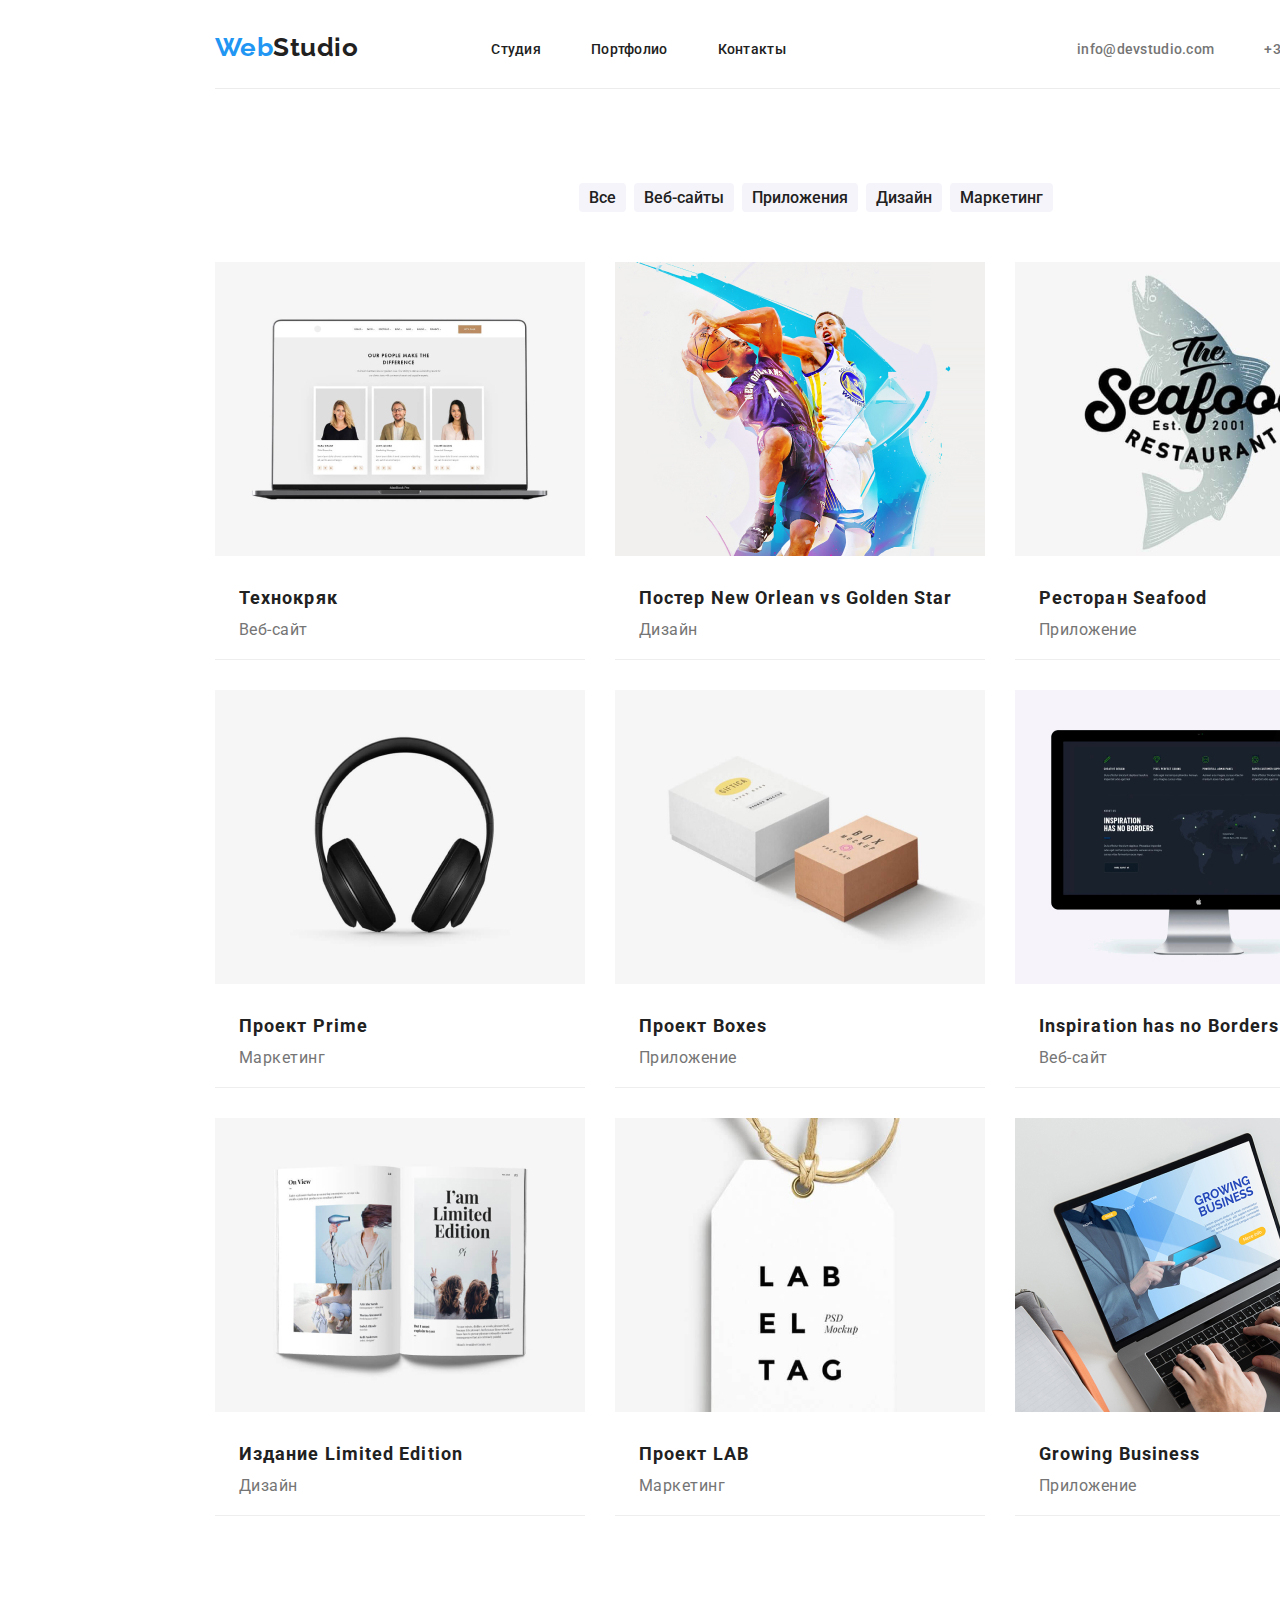
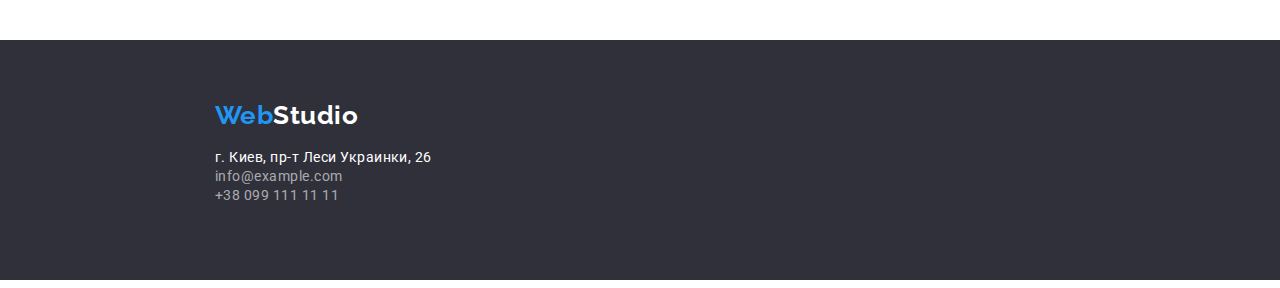
==== portfolio.html @ b17fcb98 "add flexbox" ====
<!DOCTYPE html>
<html lang="ru">
<head>
    <meta charset="UTF-8">
    <meta http-equiv="X-UA-Compatible" content="IE=edge">
    <meta name="viewport" content="width=device-width, initial-scale=1.0">
    <title>Портфолио</title>
    <link href="https://fonts.googleapis.com/css2?family=Raleway:wght@700&family=Roboto:wght@400;500;700;900&display=swap" rel="stylesheet">
    <link rel="stylesheet" href="./css/styles.css">
</head>
<body>
    <div class="container">
    <header class="header">
        <a class="logo" href="./index.html" lang="en"><span class="logo-header">Web</span><span class="second-logo-header">Studio</span></a>
        <nav>
            <ul class="site-nav">
                <li>
                    <a class="site-link" href="">Студия</a>
                </li>
                <li>
                    <a class="site-link" href="./portfolio.html">Портфолио</a>
                </li>
                <li>
                    <a class="site-link" href="">Контакты</a>
                </li>
            </ul>
        </nav>
        <ul class="auth-nav">
            <li class="item">
        <a class="contacts-header" href="mailto:info@devstudio.com">info@devstudio.com</a>
            </li>
            <li class="item">
        <a class="contacts-header" href="tel:+380961111111">+38 096 111 11 11</a>        
            </li>
    </ul>   
    </header>
    </div>
    <main>
            <section class="menu">
            <h1 hidden>Меню</h1>
            <ul class="menu-list">
                <li>
                    <button class="menu-button" type="button">Все</button>
                </li>
                <li>
                    <button class="menu-button" type="button">Веб-сайты</button>
                </li>
                <li>
                    <button class="menu-button"  type="button">Приложения</button>
                </li>
                <li>
                    <button class="menu-button"  type="button">Дизайн</button>
                </li>
                <li><button class="menu-button"  type="button">Маркетинг</button>
                </li>
            </ul>
        </section>
        <div class="container">
        <section class="projects">
            <h1 hidden>Портфолио</h1>
            <ul class="projects-list">
                <li class="projects-foto">
                    <a href=""> 
                        <img 
                        src="img/portfolio/portfolio1.jpg" 
                        alt="сайт на ноутбуке"
                        width="370"
                        />                        
                    </a>
                    <h2 class="projects-title">Технокряк</h2>
                    <p class="projects-filter">Веб-сайт</p>
                </li>
                <li class="projects-foto">
                    <a href=""> 
                        <img 
                        src="img/portfolio/portfolio2.jpg" 
                        alt="два баскетболиста играют в баскетбол"
                        width="370"
                        />                        
                    </a>
                    <h2 class="projects-title">Постер New Orlean vs Golden Star</h2>
                    <p class="projects-filter">Дизайн</p>
                </li>
                <li class="projects-foto">
                    <a href=""> 
                        <img 
                        src="img/portfolio/portfolio3.jpg" 
                        alt="логотип ресторана в виде рыбы с надписью"
                        width="370"
                        />                        
                    </a>
                    <h2 class="projects-title">Ресторан Seafood</h2>
                    <p class="projects-filter">Приложение</p>
                </li>
                <li class="projects-foto">
                    <a href=""> 
                        <img 
                        src="img/portfolio/portfolio4.jpg" 
                        alt="Черные наушники"
                        width="370"
                        />                        
                    </a>
                    <h2 class="projects-title">Проект Prime</h2>
                    <p class="projects-filter">Маркетинг</p>
                </li>
                <li class="projects-foto">
                    <a href=""> 
                        <img 
                        src="img/portfolio/portfolio5.jpg" 
                        alt="Две коробки. Одна коробка белая и вторая коробка бежевая"
                        width="370"
                        />                        
                    </a>
                    <h2 class="projects-title">Проект Boxes</h2>
                    <p class="projects-filter">Приложение</p>
                </li>
                <li class="projects-foto">
                    <a href=""> 
                        <img 
                        src="img/portfolio/portfolio6.jpg" 
                        alt="Монитор с темным экраном"
                        width="370"
                        />                        
                    </a>
                    <h2 class="projects-title">Inspiration has no Borders</h2>
                    <p class="projects-filter">Веб-сайт</p>
                </li>
                <li class="projects-foto">
                    <a href=""> 
                        <img 
                        src="img/portfolio/portfolio7.jpg" 
                        alt="разворот глянцевого журнала"
                        width="370"
                        />                        
                    </a>
                    <h2 class="projects-title">Издание Limited Edition</h2>
                    <p class="projects-filter">Дизайн</p>
                </li>
                <li class="projects-foto">
                    <a href=""> 
                        <img 
                        src="img/portfolio/portfolio8.jpg" 
                        alt="этикетка проекта LAB"
                        width="370"
                        />                        
                    </a>
                    <h2 class="projects-title">Проект LAB</h2>
                    <p class="projects-filter">Маркетинг</p>
                </li>
                <li class="projects-foto">
                    <a href=""> 
                        <img 
                        src="img/portfolio/portfolio9.jpg" 
                        alt="руки печатают на клавиатуре ноутбука"
                        width="370"
                        />                        
                    </a>
                    <h2 class="projects-title">Growing Business</h2>
                    <p class="projects-filter">Приложение</p>
                </li>

            </ul>
        </section>
    </div>
    </main>
    <footer class="footer">
        <a class="logo" href="./index.html" lang="en"><span class="logo-footer">Web</span><span class="second-logo-footer">Studio</span></a>
        <address>
            <ul class="footer-list">
                <li>
                    <a class="footer-adress" href="https://goo.gl/maps/wfTjj3yzRc8zub3m8"
                    target="_blank"
                    rel="noopener noreferrer"
                    >г. Киев, пр-т Леси Украинки, 26</a> 
                </li>
                <li>
                    <a class="footer-contacts" href="mailto:info@example.com">info@example.com</a> 
                </li>
                <li>
                    <a class="footer-contacts" href="tel:+380991111111">+38 099 111 11 11</a> 
                </li>
            </ul>
        </address>
    </footer>
</body>
</html>
---- css/styles.css ----
/* main color: #212121 */
/*second color: #757575  */
/* fon #F5F4FA */
/* white #FFFFFF */
/* accent #2196F3 */

:root {
    --title-color: #212121;
    --special-title-color:#FFFFFF;
    --primary-text-color: #757575;
    --accent-color: #2196F3;
    --primary-bgc: #FFFFFF;
    --secondary-bgc: #F5F4FA;
    --hero-bgc: #2F303A;
}

/*ГЛАВНАЯ*/

body {
    color: #2a2a2a;
    background-color: #fff;
    font-family: Roboto; sans-serif;
    letter-spacing: 0.03em;
    margin-right: auto;
    margin-left: auto;
    width: 1600px;
    

}
/* start header*/
.container {
    
    padding-left: 215px;
    padding-right: 215px;
    text-decoration: none;
    margin-top: 0px;
    margin-bottom: 0px;
    width: 1170px;
    
    

}

.header {
    display: flex;
    align-items: center;
    margin-top: 0px;
    border-bottom: 1px solid #ECECEC;



    
}
.logo {
    text-decoration: none;
    padding-top: 24px;
    padding-bottom: 25px;
    
}

.logo-header {
    color: var(--accent-color);
    font-family: Raleway; sans-serif;
    font-style: normal;
    font-weight: bold;
    font-size: 26px;
    line-height: 31px;
    text-decoration: none;
    
       
    
    }
.second-logo-header {
    font-family: Raleway; sans-serif;
    font-style: normal;
    font-weight: bold;
    font-size: 26px;
    line-height: 31px;
    text-decoration: none;
    color: var(--title-color);
    margin-right: 93px;
    
    
    
}
.about, .portfolio-list, .team-list, .footer, .footer-list, .site-nav, .auth-nav, .menu-list, .projects-list {
    list-style: none;
   
}

.site-nav{
    display: flex;
   
    
}
.site-nav li {
    margin-right: 50px;
}

.site-link{
    color: #212121;
    font-weight: 500;
    font-size: 14px;
    line-height: 1,14;
    letter-spacing: 0.02em;
    text-decoration: none;
   
}
.site-link:hover, .site-link:focus {
    color: var(--accent-color);
    text-decoration: none;
    display: block;
}

.contacts-header {
    color: #757575;
    font-weight: 500;
    font-size: 14px;
    line-height: 1,14;
    letter-spacing: 0.02em;
    margin: 0; 
    text-decoration: none;

      
}
.auth-nav {
    display: flex;
    margin-left: auto;
}
.auth-nav .item + .item {
    margin-left: 50px;
}
.contacts-header:hover, .contacts-header:focus {
    color: var(--accent-color);
}
/* end header*/
/* start hero*/
.hero {
    background-color: var(--hero-bgc);
    margin: 0px 0px;
    height: 600px;
    
}
.hero-title {
    color: var(--special-title-color);
    font-style: normal;
    font-weight: 900;
    font-size: 44px;
    line-height: 1,36;
    letter-spacing: 0.06em;
    text-transform: uppercase;
    text-align: center;
    margin: 0;
    padding: 200px 452px 0px 452px;

   }
.hero-button {
    color: var(--special-title-color);
    background-color: var(--accent-color);
    font-family: Roboto;
    font-style: normal;
    font-weight: bold;
    font-size: 16px;
    line-height: 1,87;
    letter-spacing: 0.06em;
    display: flex;
    align-items: center;
    text-align: center;
    background: #2196F3;
    border-radius: 4px;
    padding-left: 32px;
    padding-top: 10px;
    padding-right: 32px;
    padding-bottom: 10px;
    min-width: 200px;
    height: 50px;
    box-shadow: 0px 4px 4px rgba(0, 0, 0, 0.15);
    border: 4px solid transparent;
    margin-top: 30px;
    margin-left: 700px;
    margin-bottom: 200px;
    margin-right: 700px;
    

    
    
    
}

/* end hero*/
/* start  about*/
.about, .portfolio, .header {
    background-color: var(--primary-bgc);
    margin: 0;
    padding-left: 0px;
    
}
.about {
    display: flex;
}
.about-title{
    color: var(--title-color);
    font-weight: bold;
    font-size: 14px;
    line-height: 1,14;
    text-transform: uppercase;
    padding-top: 94px;
    margin-top: 0px;
    margin-bottom: 0px;
    margin-right: 30px;
}
.about-list {
    color: var(--primary-text-color);
    font-weight: normal;
    font-size: 14px;
    line-height: 1,7;
    margin-top: 10px;
    margin-bottom: 0px;
    margin-right: 30px;
    


}
/* end about*/
/* start portfolio*/
.portfolio-title{
    color: var(--title-color);
    font-weight: bold;
    font-size: 36px;
    line-height: 1,16;
    text-align: center;
    padding-top: 94px;
    margin-top: 0px;
    margin-bottom: 0px;
}
.portfolio-list{
    padding-left: 0px;
    padding-bottom: 94px;
    margin-bottom: 0px;
    display: flex;
}
  .portfolio-foto{
      margin-right: 30px;
      
  }
/* end portfolio*/
/* start team*/
.team {
    background-color: var(--secondary-bgc);
    padding-left: 215px;
    padding-right: 215px;
    padding-bottom: 94px;
    
   
    
}
.team-list{
    padding-left: 0px;
    margin-bottom: 0px;
    display: flex;
      
    

}
.team-foto{
    margin-right: 30px;
    box-shadow: 0px 1px 3px rgba(0, 0, 0, 0.12), 0px 1px 1px rgba(0, 0, 0, 0.14), 0px 2px 1px rgba(0, 0, 0, 0.2);
    border-radius: 0px 0px 4px 4px;
    margin-bottom: 0px;
}
.team-title {
    color: var(--title-color);
    font-weight: bold;
    font-size: 36px;
    line-height: 1,16;
    text-align: center;
    padding-top: 94px;
    margin-top: 0px;
    
   
}
.team-name {
    color: var(--title-color);
    font-weight: 500;
    font-size: 16px;
    line-height: 1,18;
    text-align: center;
    padding-top: 30px;
    margin-top: 0px;
    margin-bottom: 0px;
    
    background-color: var(--primary-bgc);
}
.team-profession {
    color: var(--primary-text-color);
    font-weight: normal;
    font-size: 16px;
    line-height: 1,18;
    text-align: center;
    background-color: var(--primary-bgc);
    padding-top: 10px;
    padding-bottom: 30px;
    margin-bottom: 0px;
    margin-top: 0px;
    
    
}
/* end team*/
/* start footer*/
.footer {
    background-color: var(--hero-bgc);
    padding-top: 60px;
    padding-bottom: 60px;
    padding-left: 215px;
       
}
.footer-list{
    padding-left: 0px;
}
.logo-footer{
    color: var(--accent-color);
    font-family: Raleway; sans-serif;
    font-style: normal;
    font-weight: bold;
    font-size: 26px;
    line-height: 31px;
    text-decoration: none;

}
.second-logo-footer{
    color:#FFFFFF;
    font-family: Raleway; sans-serif;
    font-style: normal;
    font-weight: bold;
    font-size: 26px;
    line-height: 31px;
    text-decoration: none;
}
.footer-adress{
    color:#FFFFFF;
    font-style: normal;
    font-weight: normal;
    font-size: 14px;
    line-height:1,7;
    text-decoration: none;
    padding-top: 24px;
}
.footer-contacts{
    color: rgba(255, 255, 255, 0.6);
    font-style: normal;
    font-weight: normal;
    font-size: 14px;
    line-height:1,7;
    text-decoration: none;
    padding-top: 9px;
    
}
/* end footer*/
/*КОНЕЦ ГЛАВНОЙ СТРАНИЦЫ*/

/*PORTFOLIO*/
/* start menu*/
.menu-list, .projects-list, .projects-filter {
    margin-top: 0px;
    margin-bottom: 0px;
}
.menu-list{
    padding-top: 94px;
    display: flex;
    justify-content: center;
     
}

.menu-button{
    color: var(--title-color);
    background-color: var(--secondary-bgc);
    font-style: normal;
    font-weight: 500;
    font-size: 16px;
    line-height: 1,6px;
    text-align: center;
    display: flex;
    align-items: center;
    text-align: center;
    border-radius: 4px;
    font-family: 'Roboto';
    border-radius: 4px;
    border: 4px solid transparent;
    margin-right: 8px;
    
    
    
}
.menu-button:hover, .menu-button:focus {
    color: var(--special-title-color);
    background-color: var(--accent-color);
    box-shadow: 0px 4px 4px rgba(0, 0, 0, 0.15);
}
/* end menu*/
/* start projects*/
.projects-title{
    color: var(--title-color);
    font-weight: bold;
    font-size: 18px;
    line-height: 2;
    letter-spacing: 0.06em;
    padding-left: 24px;
    padding-top: 20px;
    margin-top: 0px;
    padding-bottom: 0px;
    margin-bottom: 0px;
}
.projects-filter {
    color:var(--primary-text-color);
    font-weight: normal;
    font-size: 16px;
    line-height: 1,87;
    padding-top: 4px;
    padding-left: 24px;
    padding-bottom: 20px;

}
.projects-list {
    padding-top: 50px;
    padding-left: 0px;
    padding-bottom: 0px;
    margin-bottom: 94px;
    display: flex;
    flex-wrap: wrap;

}
.projects-foto{
    margin-right: 30px;
    border-bottom: 1px solid #EEEEEE;
    box-sizing: border-box; 
    margin-bottom: 30px;
    
}
.projects-foto:nth-child(3n){
    margin-right: 0px;
}

/* end projects*/
/* END PORTFOLIO*/
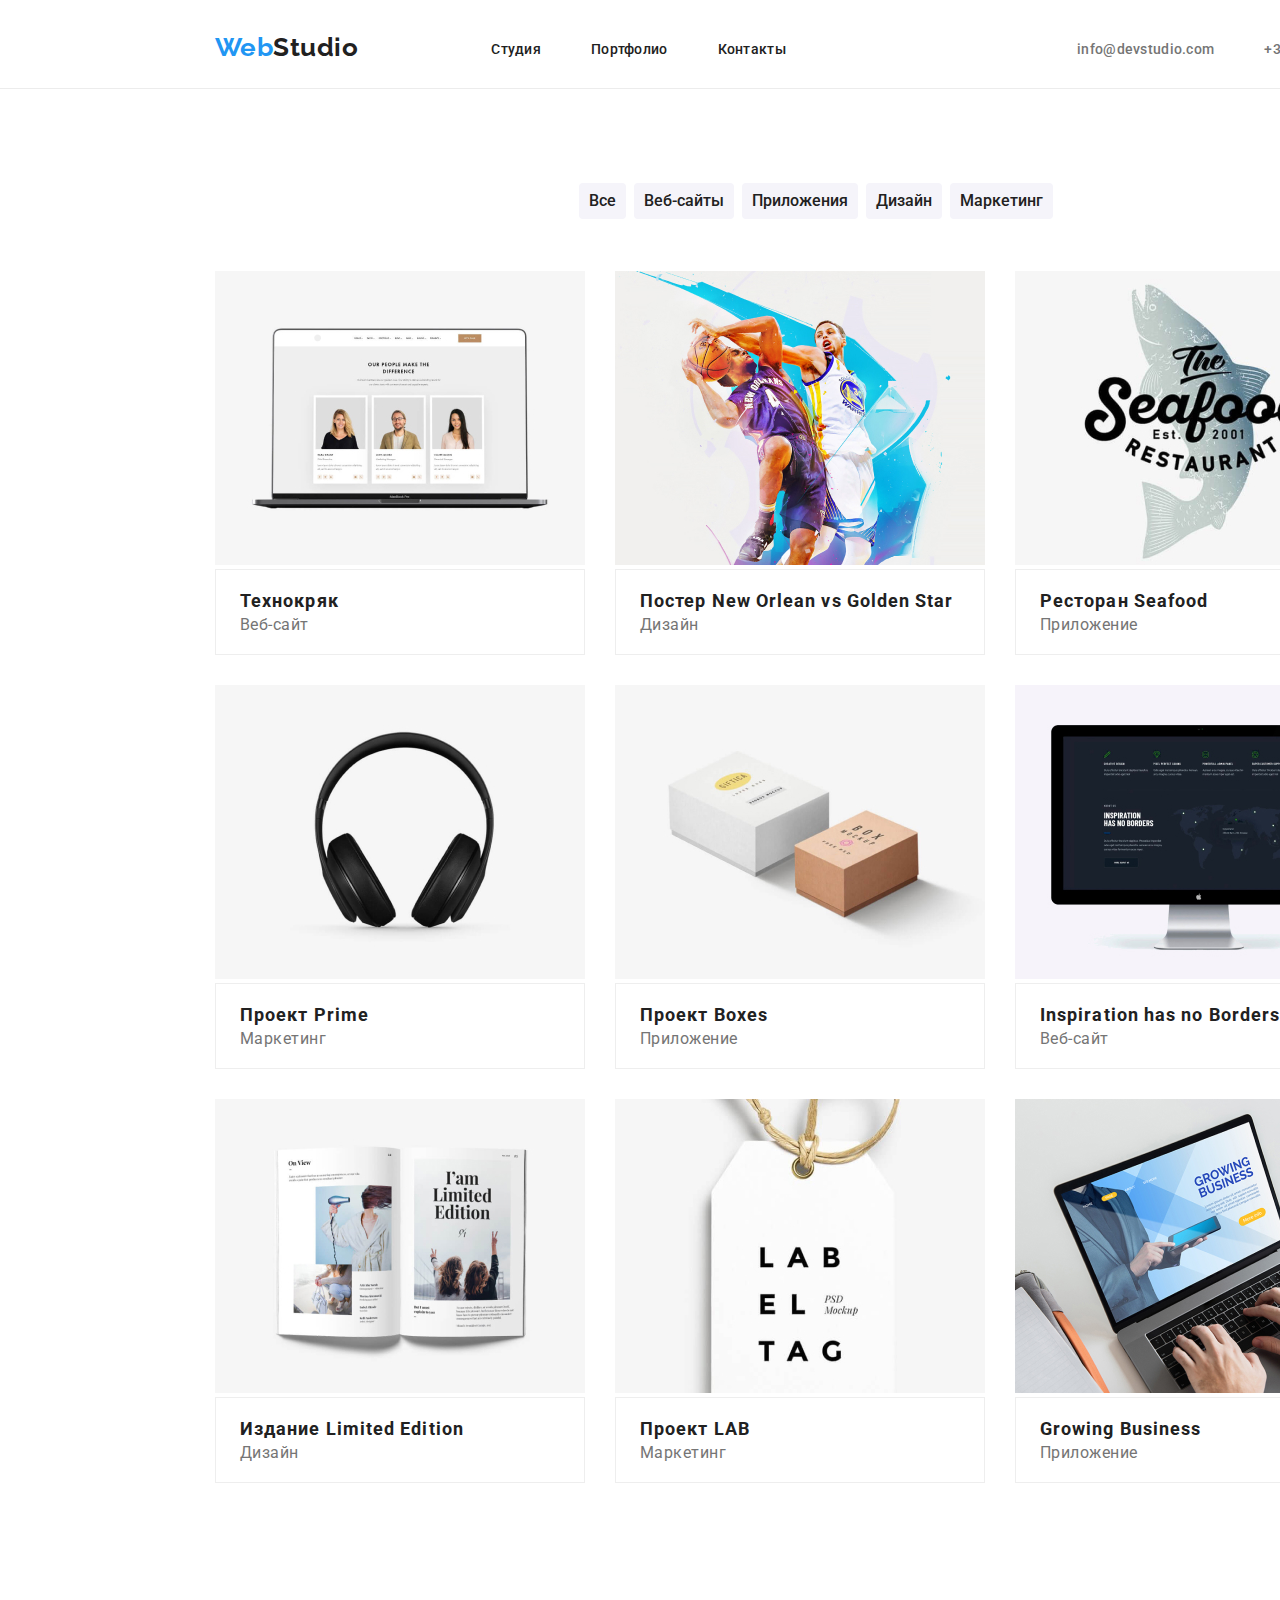
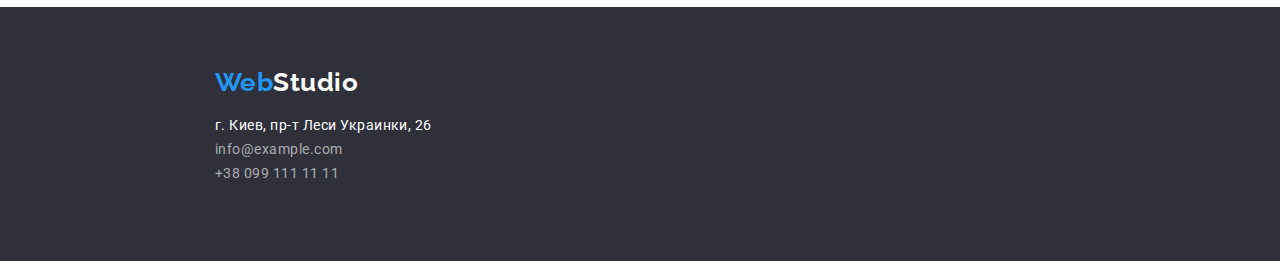
==== commit 560e667b: "add fix" ====
--- a/portfolio.html
+++ b/portfolio.html
@@ -9,8 +9,7 @@
     <link rel="stylesheet" href="./css/styles.css">
 </head>
 <body>
-    <div class="container">
-    <header class="header">
+        <header class="portfolio-head">
         <a class="logo" href="./index.html" lang="en"><span class="logo-header">Web</span><span class="second-logo-header">Studio</span></a>
         <nav>
             <ul class="site-nav">
@@ -34,7 +33,7 @@
             </li>
     </ul>   
     </header>
-    </div>
+    
     <main>
             <section class="menu">
             <h1 hidden>Меню</h1>
@@ -67,8 +66,10 @@
                         width="370"
                         />                        
                     </a>
+                    <div class="div-projects">
                     <h2 class="projects-title">Технокряк</h2>
                     <p class="projects-filter">Веб-сайт</p>
+                </div>
                 </li>
                 <li class="projects-foto">
                     <a href=""> 
@@ -78,8 +79,10 @@
                         width="370"
                         />                        
                     </a>
+                    <div class="div-projects">
                     <h2 class="projects-title">Постер New Orlean vs Golden Star</h2>
                     <p class="projects-filter">Дизайн</p>
+                </div>
                 </li>
                 <li class="projects-foto">
                     <a href=""> 
@@ -89,8 +92,10 @@
                         width="370"
                         />                        
                     </a>
+                    <div class="div-projects">
                     <h2 class="projects-title">Ресторан Seafood</h2>
                     <p class="projects-filter">Приложение</p>
+                </div>
                 </li>
                 <li class="projects-foto">
                     <a href=""> 
@@ -100,8 +105,10 @@
                         width="370"
                         />                        
                     </a>
+                    <div class="div-projects">
                     <h2 class="projects-title">Проект Prime</h2>
-                    <p class="projects-filter">Маркетинг</p>
+                    <p class="projects-filter">Маркетинг</p> 
+                </div>
                 </li>
                 <li class="projects-foto">
                     <a href=""> 
@@ -111,8 +118,10 @@
                         width="370"
                         />                        
                     </a>
+                    <div class="div-projects">
                     <h2 class="projects-title">Проект Boxes</h2>
                     <p class="projects-filter">Приложение</p>
+                </div>
                 </li>
                 <li class="projects-foto">
                     <a href=""> 
@@ -122,8 +131,10 @@
                         width="370"
                         />                        
                     </a>
+                    <div class="div-projects">
                     <h2 class="projects-title">Inspiration has no Borders</h2>
                     <p class="projects-filter">Веб-сайт</p>
+                </div>
                 </li>
                 <li class="projects-foto">
                     <a href=""> 
@@ -133,8 +144,10 @@
                         width="370"
                         />                        
                     </a>
+                    <div class="div-projects">
                     <h2 class="projects-title">Издание Limited Edition</h2>
                     <p class="projects-filter">Дизайн</p>
+                </div>
                 </li>
                 <li class="projects-foto">
                     <a href=""> 
@@ -144,8 +157,10 @@
                         width="370"
                         />                        
                     </a>
+                    <div class="div-projects">
                     <h2 class="projects-title">Проект LAB</h2>
                     <p class="projects-filter">Маркетинг</p>
+                </div>
                 </li>
                 <li class="projects-foto">
                     <a href=""> 
@@ -155,14 +170,17 @@
                         width="370"
                         />                        
                     </a>
+                    <div class="div-projects">
                     <h2 class="projects-title">Growing Business</h2>
                     <p class="projects-filter">Приложение</p>
+                </div>
                 </li>
 
             </ul>
         </section>
     </div>
     </main>
+    <div class="container footer">
     <footer class="footer">
         <a class="logo" href="./index.html" lang="en"><span class="logo-footer">Web</span><span class="second-logo-footer">Studio</span></a>
         <address>
@@ -182,5 +200,6 @@
             </ul>
         </address>
     </footer>
+</div>
 </body>
 </html>--- a/css/styles.css
+++ b/css/styles.css
@@ -19,7 +19,7 @@
 body {
     color: #2a2a2a;
     background-color: #fff;
-    font-family: Roboto; sans-serif;
+    font-family: Roboto; sans-serif; 
     letter-spacing: 0.03em;
     margin-right: auto;
     margin-left: auto;
@@ -36,6 +36,7 @@
     margin-top: 0px;
     margin-bottom: 0px;
     width: 1170px;
+   
     
     
 
@@ -44,17 +45,25 @@
 .header {
     display: flex;
     align-items: center;
-    margin-top: 0px;
+    height: 80px;
+    
+    
+    
+    
+
+   
+}
+.container header {
     border-bottom: 1px solid #ECECEC;
-
-
-
+    
+  
     
 }
 .logo {
     text-decoration: none;
     padding-top: 24px;
     padding-bottom: 25px;
+    
     
 }
 
@@ -64,7 +73,7 @@
     font-style: normal;
     font-weight: bold;
     font-size: 26px;
-    line-height: 31px;
+    line-height: 1.19;
     text-decoration: none;
     
        
@@ -75,7 +84,7 @@
     font-style: normal;
     font-weight: bold;
     font-size: 26px;
-    line-height: 31px;
+    line-height: 1.19;
     text-decoration: none;
     color: var(--title-color);
     margin-right: 93px;
@@ -101,7 +110,7 @@
     color: #212121;
     font-weight: 500;
     font-size: 14px;
-    line-height: 1,14;
+    line-height: 1.14;
     letter-spacing: 0.02em;
     text-decoration: none;
    
@@ -116,7 +125,7 @@
     color: #757575;
     font-weight: 500;
     font-size: 14px;
-    line-height: 1,14;
+    line-height: 1.14;
     letter-spacing: 0.02em;
     margin: 0; 
     text-decoration: none;
@@ -137,8 +146,11 @@
 /* start hero*/
 .hero {
     background-color: var(--hero-bgc);
-    margin: 0px 0px;
-    height: 600px;
+    height: 400px;
+    width: 1600px;
+    padding-top: 200px;
+    
+    
     
 }
 .hero-title {
@@ -146,13 +158,15 @@
     font-style: normal;
     font-weight: 900;
     font-size: 44px;
-    line-height: 1,36;
+    line-height: 1.36;
     letter-spacing: 0.06em;
     text-transform: uppercase;
     text-align: center;
-    margin: 0;
-    padding: 200px 452px 0px 452px;
-
+    margin-top: 0px;
+    margin-bottom: 30px;
+    
+    
+    
    }
 .hero-button {
     color: var(--special-title-color);
@@ -161,25 +175,15 @@
     font-style: normal;
     font-weight: bold;
     font-size: 16px;
-    line-height: 1,87;
+    line-height: 1.87;
     letter-spacing: 0.06em;
-    display: flex;
-    align-items: center;
-    text-align: center;
     background: #2196F3;
-    border-radius: 4px;
-    padding-left: 32px;
-    padding-top: 10px;
-    padding-right: 32px;
-    padding-bottom: 10px;
-    min-width: 200px;
+    margin: auto;
+    width: 200px;
     height: 50px;
+    margin-left: 700px;
     box-shadow: 0px 4px 4px rgba(0, 0, 0, 0.15);
-    border: 4px solid transparent;
-    margin-top: 30px;
-    margin-left: 700px;
-    margin-bottom: 200px;
-    margin-right: 700px;
+    
     
 
     
@@ -197,14 +201,14 @@
 }
 .about {
     display: flex;
+    margin-top: 94px;
 }
 .about-title{
     color: var(--title-color);
     font-weight: bold;
     font-size: 14px;
-    line-height: 1,14;
+    line-height: 1.14;
     text-transform: uppercase;
-    padding-top: 94px;
     margin-top: 0px;
     margin-bottom: 0px;
     margin-right: 30px;
@@ -213,7 +217,7 @@
     color: var(--primary-text-color);
     font-weight: normal;
     font-size: 14px;
-    line-height: 1,7;
+    line-height: 1.7;
     margin-top: 10px;
     margin-bottom: 0px;
     margin-right: 30px;
@@ -223,19 +227,23 @@
 }
 /* end about*/
 /* start portfolio*/
+
+.portfolio{
+    margin-top: 94px;
+    padding-bottom: 94px;
+}
 .portfolio-title{
     color: var(--title-color);
     font-weight: bold;
     font-size: 36px;
-    line-height: 1,16;
-    text-align: center;
-    padding-top: 94px;
+    line-height: 1.16;
+    text-align: center;
     margin-top: 0px;
     margin-bottom: 0px;
 }
 .portfolio-list{
     padding-left: 0px;
-    padding-bottom: 94px;
+    
     margin-bottom: 0px;
     display: flex;
 }
@@ -250,6 +258,7 @@
     padding-left: 215px;
     padding-right: 215px;
     padding-bottom: 94px;
+    padding-top: 94px;
     
    
     
@@ -257,6 +266,7 @@
 .team-list{
     padding-left: 0px;
     margin-bottom: 0px;
+    margin-top: 50px;
     display: flex;
       
     
@@ -267,15 +277,17 @@
     box-shadow: 0px 1px 3px rgba(0, 0, 0, 0.12), 0px 1px 1px rgba(0, 0, 0, 0.14), 0px 2px 1px rgba(0, 0, 0, 0.2);
     border-radius: 0px 0px 4px 4px;
     margin-bottom: 0px;
+    
 }
 .team-title {
     color: var(--title-color);
     font-weight: bold;
     font-size: 36px;
-    line-height: 1,16;
-    text-align: center;
-    padding-top: 94px;
-    margin-top: 0px;
+    line-height: 1.16;
+    text-align: center;
+    margin-top: 0px;
+    margin-bottom: 0px;
+    
     
    
 }
@@ -283,7 +295,7 @@
     color: var(--title-color);
     font-weight: 500;
     font-size: 16px;
-    line-height: 1,18;
+    line-height: 1.18;
     text-align: center;
     padding-top: 30px;
     margin-top: 0px;
@@ -295,7 +307,7 @@
     color: var(--primary-text-color);
     font-weight: normal;
     font-size: 16px;
-    line-height: 1,18;
+    line-height: 1.18;
     text-align: center;
     background-color: var(--primary-bgc);
     padding-top: 10px;
@@ -307,11 +319,15 @@
 }
 /* end team*/
 /* start footer*/
+
+.container footer {
+    padding-top: 60px;
+    padding-bottom: 60px;
+}
 .footer {
     background-color: var(--hero-bgc);
-    padding-top: 60px;
-    padding-bottom: 60px;
-    padding-left: 215px;
+   
+    
        
 }
 .footer-list{
@@ -323,7 +339,7 @@
     font-style: normal;
     font-weight: bold;
     font-size: 26px;
-    line-height: 31px;
+    line-height: 1.19;
     text-decoration: none;
 
 }
@@ -333,7 +349,7 @@
     font-style: normal;
     font-weight: bold;
     font-size: 26px;
-    line-height: 31px;
+    line-height: 1.19;
     text-decoration: none;
 }
 .footer-adress{
@@ -341,18 +357,18 @@
     font-style: normal;
     font-weight: normal;
     font-size: 14px;
-    line-height:1,7;
-    text-decoration: none;
-    padding-top: 24px;
+    line-height: 1.7;
+    text-decoration: none;
+    
 }
 .footer-contacts{
     color: rgba(255, 255, 255, 0.6);
     font-style: normal;
     font-weight: normal;
     font-size: 14px;
-    line-height:1,7;
-    text-decoration: none;
-    padding-top: 9px;
+    line-height: 1.7;
+    text-decoration: none;
+    margin-top: 9px;
     
 }
 /* end footer*/
@@ -360,6 +376,20 @@
 
 /*PORTFOLIO*/
 /* start menu*/
+.portfolio-head {
+    padding-left: 215px;
+    padding-right: 215px;
+    padding-top: 0px;
+    text-decoration: none;
+    
+    margin-bottom: 0px;
+    display: flex;
+    align-items: center;
+    
+    height: 80px;
+    border-bottom: 1px solid #ECECEC;
+   
+}
 .menu-list, .projects-list, .projects-filter {
     margin-top: 0px;
     margin-bottom: 0px;
@@ -368,6 +398,8 @@
     padding-top: 94px;
     display: flex;
     justify-content: center;
+    height: 38px;
+    min-width: 73px;
      
 }
 
@@ -377,7 +409,7 @@
     font-style: normal;
     font-weight: 500;
     font-size: 16px;
-    line-height: 1,6px;
+    line-height: 1.6;
     text-align: center;
     display: flex;
     align-items: center;
@@ -388,6 +420,8 @@
     border: 4px solid transparent;
     margin-right: 8px;
     
+   
+    
     
     
 }
@@ -398,26 +432,31 @@
 }
 /* end menu*/
 /* start projects*/
+.div-projects {
+    
+    border: 1px solid #EEEEEE;
+    box-sizing: border-box; 
+    padding-left: 24px;
+    padding-bottom: 20px;
+    padding-top: 20px;
+}
 .projects-title{
     color: var(--title-color);
     font-weight: bold;
     font-size: 18px;
-    line-height: 2;
     letter-spacing: 0.06em;
-    padding-left: 24px;
-    padding-top: 20px;
     margin-top: 0px;
     padding-bottom: 0px;
     margin-bottom: 0px;
-}
+    
+}
+
 .projects-filter {
     color:var(--primary-text-color);
     font-weight: normal;
     font-size: 16px;
-    line-height: 1,87;
-    padding-top: 4px;
-    padding-left: 24px;
-    padding-bottom: 20px;
+    margin-top: 4px;
+    
 
 }
 .projects-list {
@@ -431,8 +470,7 @@
 }
 .projects-foto{
     margin-right: 30px;
-    border-bottom: 1px solid #EEEEEE;
-    box-sizing: border-box; 
+    
     margin-bottom: 30px;
     
 }
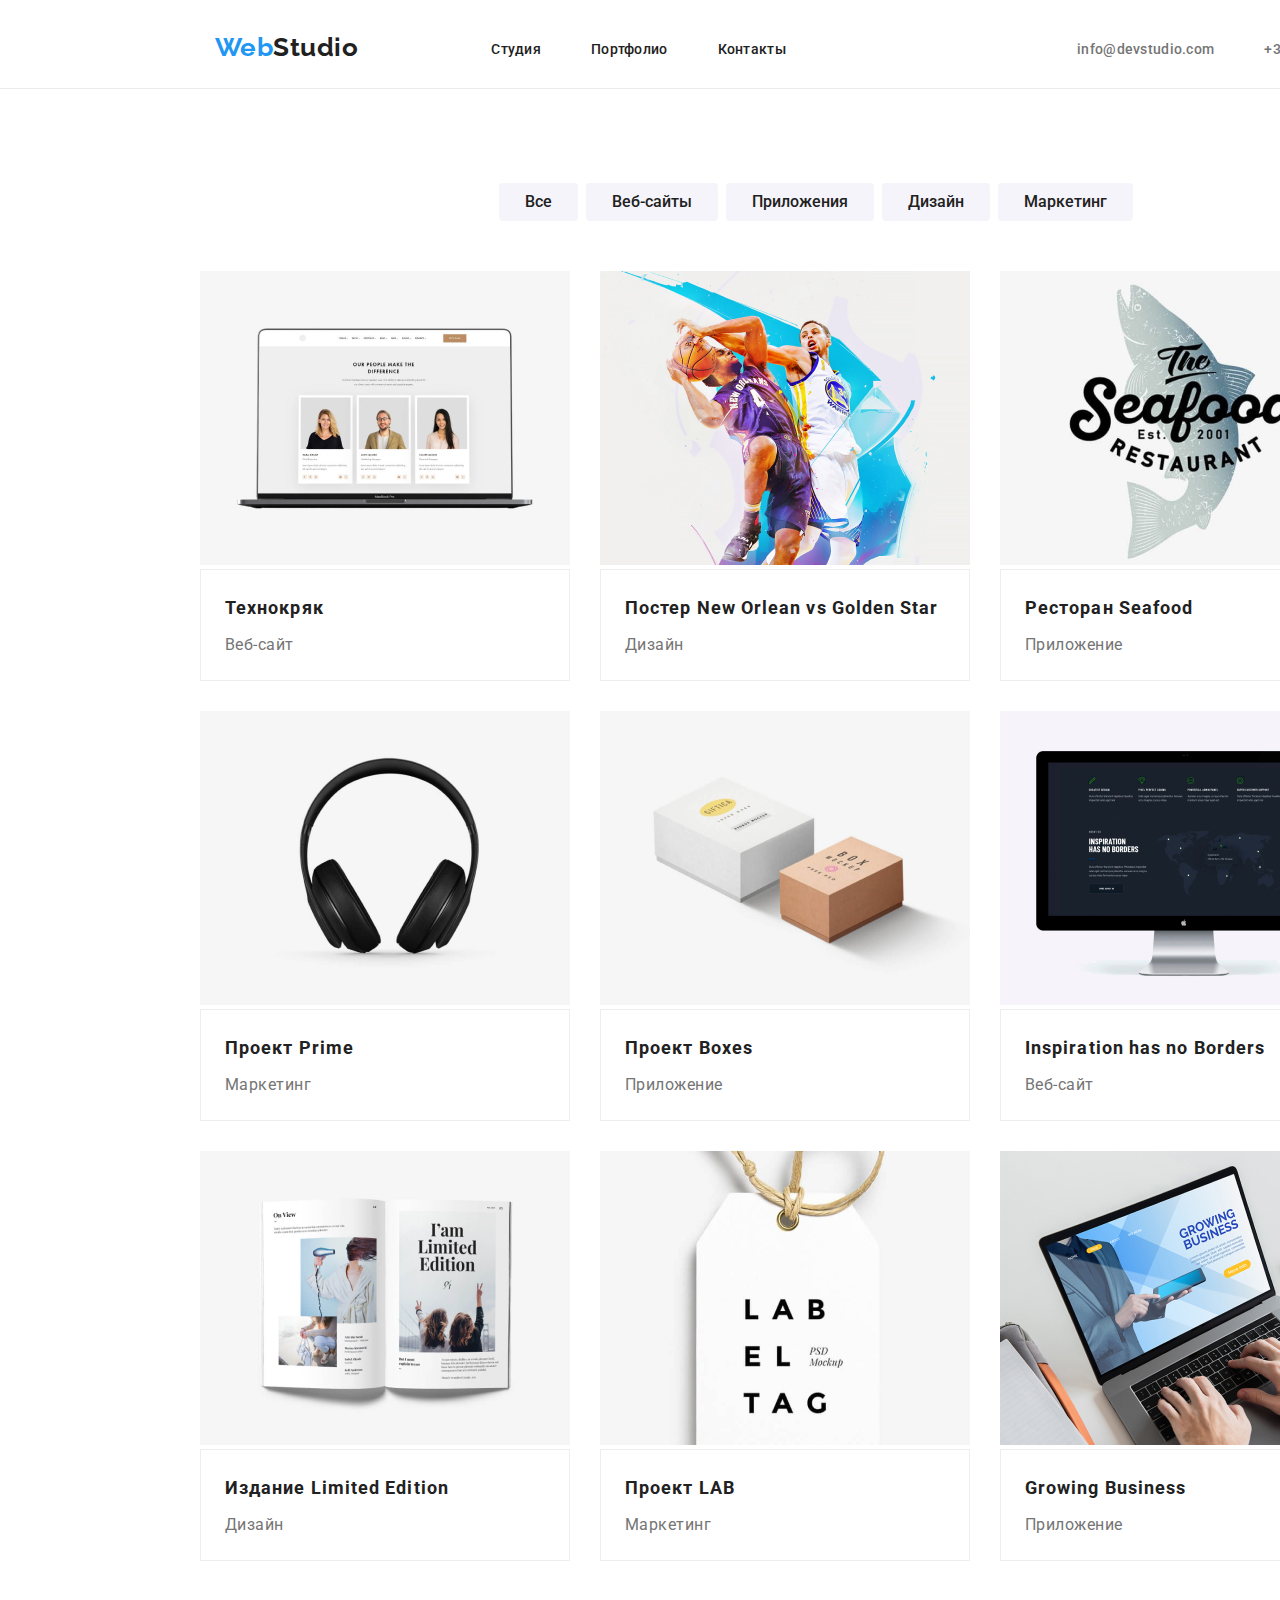
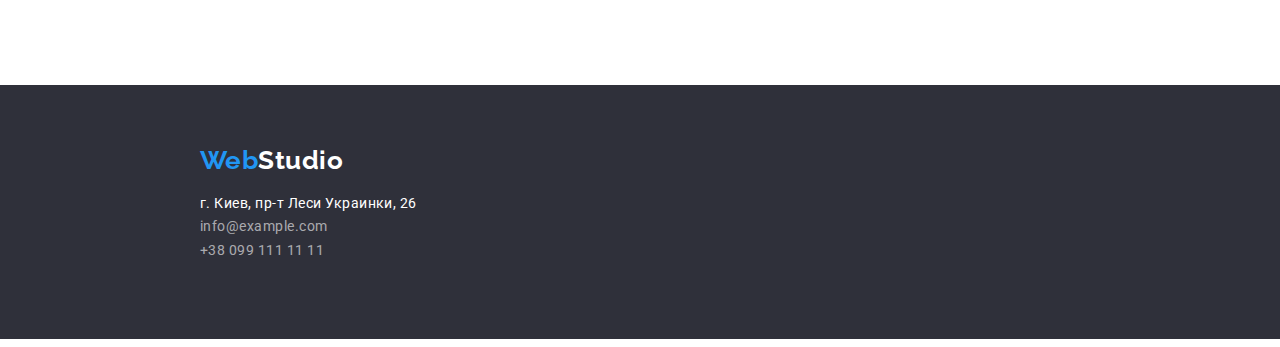
==== commit 552ecbb9: "Исправляет ошибки" ====
--- a/portfolio.html
+++ b/portfolio.html
@@ -6,6 +6,7 @@
     <meta name="viewport" content="width=device-width, initial-scale=1.0">
     <title>Портфолио</title>
     <link href="https://fonts.googleapis.com/css2?family=Raleway:wght@700&family=Roboto:wght@400;500;700;900&display=swap" rel="stylesheet">
+    <link rel="stylesheet" href="https://cdnjs.cloudflare.com/ajax/libs/modern-normalize/1.1.0/modern-normalize.min.css" integrity="sha512-wpPYUAdjBVSE4KJnH1VR1HeZfpl1ub8YT/NKx4PuQ5NmX2tKuGu6U/JRp5y+Y8XG2tV+wKQpNHVUX03MfMFn9Q==" crossorigin="anonymous" referrerpolicy="no-referrer" />
     <link rel="stylesheet" href="./css/styles.css">
 </head>
 <body>
@@ -36,6 +37,7 @@
     
     <main>
             <section class="menu">
+                <div class="container">
             <h1 hidden>Меню</h1>
             <ul class="menu-list">
                 <li>
@@ -53,9 +55,11 @@
                 <li><button class="menu-button"  type="button">Маркетинг</button>
                 </li>
             </ul>
+                </div>
         </section>
-        <div class="container">
+        
         <section class="projects">
+            <div class="container">
             <h1 hidden>Портфолио</h1>
             <ul class="projects-list">
                 <li class="projects-foto">
@@ -177,11 +181,13 @@
                 </li>
 
             </ul>
+        </div>
         </section>
-    </div>
+   
     </main>
-    <div class="container footer">
+    
     <footer class="footer">
+        <div class="container">
         <a class="logo" href="./index.html" lang="en"><span class="logo-footer">Web</span><span class="second-logo-footer">Studio</span></a>
         <address>
             <ul class="footer-list">
@@ -199,7 +205,8 @@
                 </li>
             </ul>
         </address>
+    </div>
     </footer>
-</div>
+
 </body>
 </html>--- a/css/styles.css
+++ b/css/styles.css
@@ -30,41 +30,33 @@
 /* start header*/
 .container {
     
-    padding-left: 215px;
-    padding-right: 215px;
-    text-decoration: none;
-    margin-top: 0px;
-    margin-bottom: 0px;
-    width: 1170px;
-   
-    
-    
-
-}
-
+    text-decoration: none;
+    margin-top: 0px;
+    margin-bottom: 0px;
+    margin-right: auto;
+    margin-left: auto;
+    padding-left: 15px;
+    padding-right: 15px;
+    width: 1200px;
+    
+}
+.ul, .ol, .h1, .h2, .h3, .h4 {
+    margin-top: 0px;
+    margin-bottom: 0px;
+    padding-left: 0px;
+}
 .header {
     display: flex;
     align-items: center;
     height: 80px;
-    
-    
-    
-    
-
-   
 }
 .container header {
     border-bottom: 1px solid #ECECEC;
-    
-  
-    
-}
+    }
 .logo {
     text-decoration: none;
     padding-top: 24px;
-    padding-bottom: 25px;
-    
-    
+    padding-bottom: 25px; 
 }
 
 .logo-header {
@@ -75,9 +67,6 @@
     font-size: 26px;
     line-height: 1.19;
     text-decoration: none;
-    
-       
-    
     }
 .second-logo-header {
     font-family: Raleway; sans-serif;
@@ -88,9 +77,6 @@
     text-decoration: none;
     color: var(--title-color);
     margin-right: 93px;
-    
-    
-    
 }
 .about, .portfolio-list, .team-list, .footer, .footer-list, .site-nav, .auth-nav, .menu-list, .projects-list {
     list-style: none;
@@ -146,9 +132,8 @@
 /* start hero*/
 .hero {
     background-color: var(--hero-bgc);
-    height: 400px;
-    width: 1600px;
     padding-top: 200px;
+    padding-bottom: 200px;
     
     
     
@@ -179,10 +164,10 @@
     letter-spacing: 0.06em;
     background: #2196F3;
     margin: auto;
-    width: 200px;
     height: 50px;
     margin-left: 700px;
     box-shadow: 0px 4px 4px rgba(0, 0, 0, 0.15);
+    padding: 10px 32px 10px 32px;
     
     
 
@@ -199,9 +184,14 @@
     padding-left: 0px;
     
 }
+.section-about{
+    
+}
 .about {
     display: flex;
-    margin-top: 94px;
+    padding-top: 94px;
+    padding-bottom: 94px;
+        
 }
 .about-title{
     color: var(--title-color);
@@ -212,6 +202,7 @@
     margin-top: 0px;
     margin-bottom: 0px;
     margin-right: 30px;
+    
 }
 .about-list {
     color: var(--primary-text-color);
@@ -219,17 +210,14 @@
     font-size: 14px;
     line-height: 1.7;
     margin-top: 10px;
-    margin-bottom: 0px;
     margin-right: 30px;
-    
-
-
+    margin-bottom: 0px;
 }
 /* end about*/
 /* start portfolio*/
 
 .portfolio{
-    margin-top: 94px;
+    
     padding-bottom: 94px;
 }
 .portfolio-title{
@@ -243,7 +231,7 @@
 }
 .portfolio-list{
     padding-left: 0px;
-    
+    margin-top: 50px;
     margin-bottom: 0px;
     display: flex;
 }
@@ -255,8 +243,7 @@
 /* start team*/
 .team {
     background-color: var(--secondary-bgc);
-    padding-left: 215px;
-    padding-right: 215px;
+    
     padding-bottom: 94px;
     padding-top: 94px;
     
@@ -320,14 +307,15 @@
 /* end team*/
 /* start footer*/
 
-.container footer {
+.container-footer {
     padding-top: 60px;
     padding-bottom: 60px;
+  
 }
 .footer {
     background-color: var(--hero-bgc);
-   
-    
+    padding-top: 60px;
+    padding-bottom: 60px;
        
 }
 .footer-list{
@@ -396,10 +384,10 @@
 }
 .menu-list{
     padding-top: 94px;
+    padding-bottom: 50px;
     display: flex;
     justify-content: center;
-    height: 38px;
-    min-width: 73px;
+    
      
 }
 
@@ -419,6 +407,10 @@
     border-radius: 4px;
     border: 4px solid transparent;
     margin-right: 8px;
+    height: 38px;
+    min-width: 73px;
+    padding: 0px;
+    padding: 6px 22px 6px 22px;
     
    
     
@@ -440,6 +432,9 @@
     padding-bottom: 20px;
     padding-top: 20px;
 }
+.projects{
+    padding-bottom: 94px;
+}
 .projects-title{
     color: var(--title-color);
     font-weight: bold;
@@ -448,6 +443,7 @@
     margin-top: 0px;
     padding-bottom: 0px;
     margin-bottom: 0px;
+    line-height: 2;
     
 }
 
@@ -456,21 +452,20 @@
     font-weight: normal;
     font-size: 16px;
     margin-top: 4px;
+    line-height: 1.87;
     
 
 }
 .projects-list {
-    padding-top: 50px;
-    padding-left: 0px;
-    padding-bottom: 0px;
-    margin-bottom: 94px;
+    
+    padding-left: 0px;
+    padding-bottom: 0px;   
     display: flex;
     flex-wrap: wrap;
 
 }
 .projects-foto{
     margin-right: 30px;
-    
     margin-bottom: 30px;
     
 }
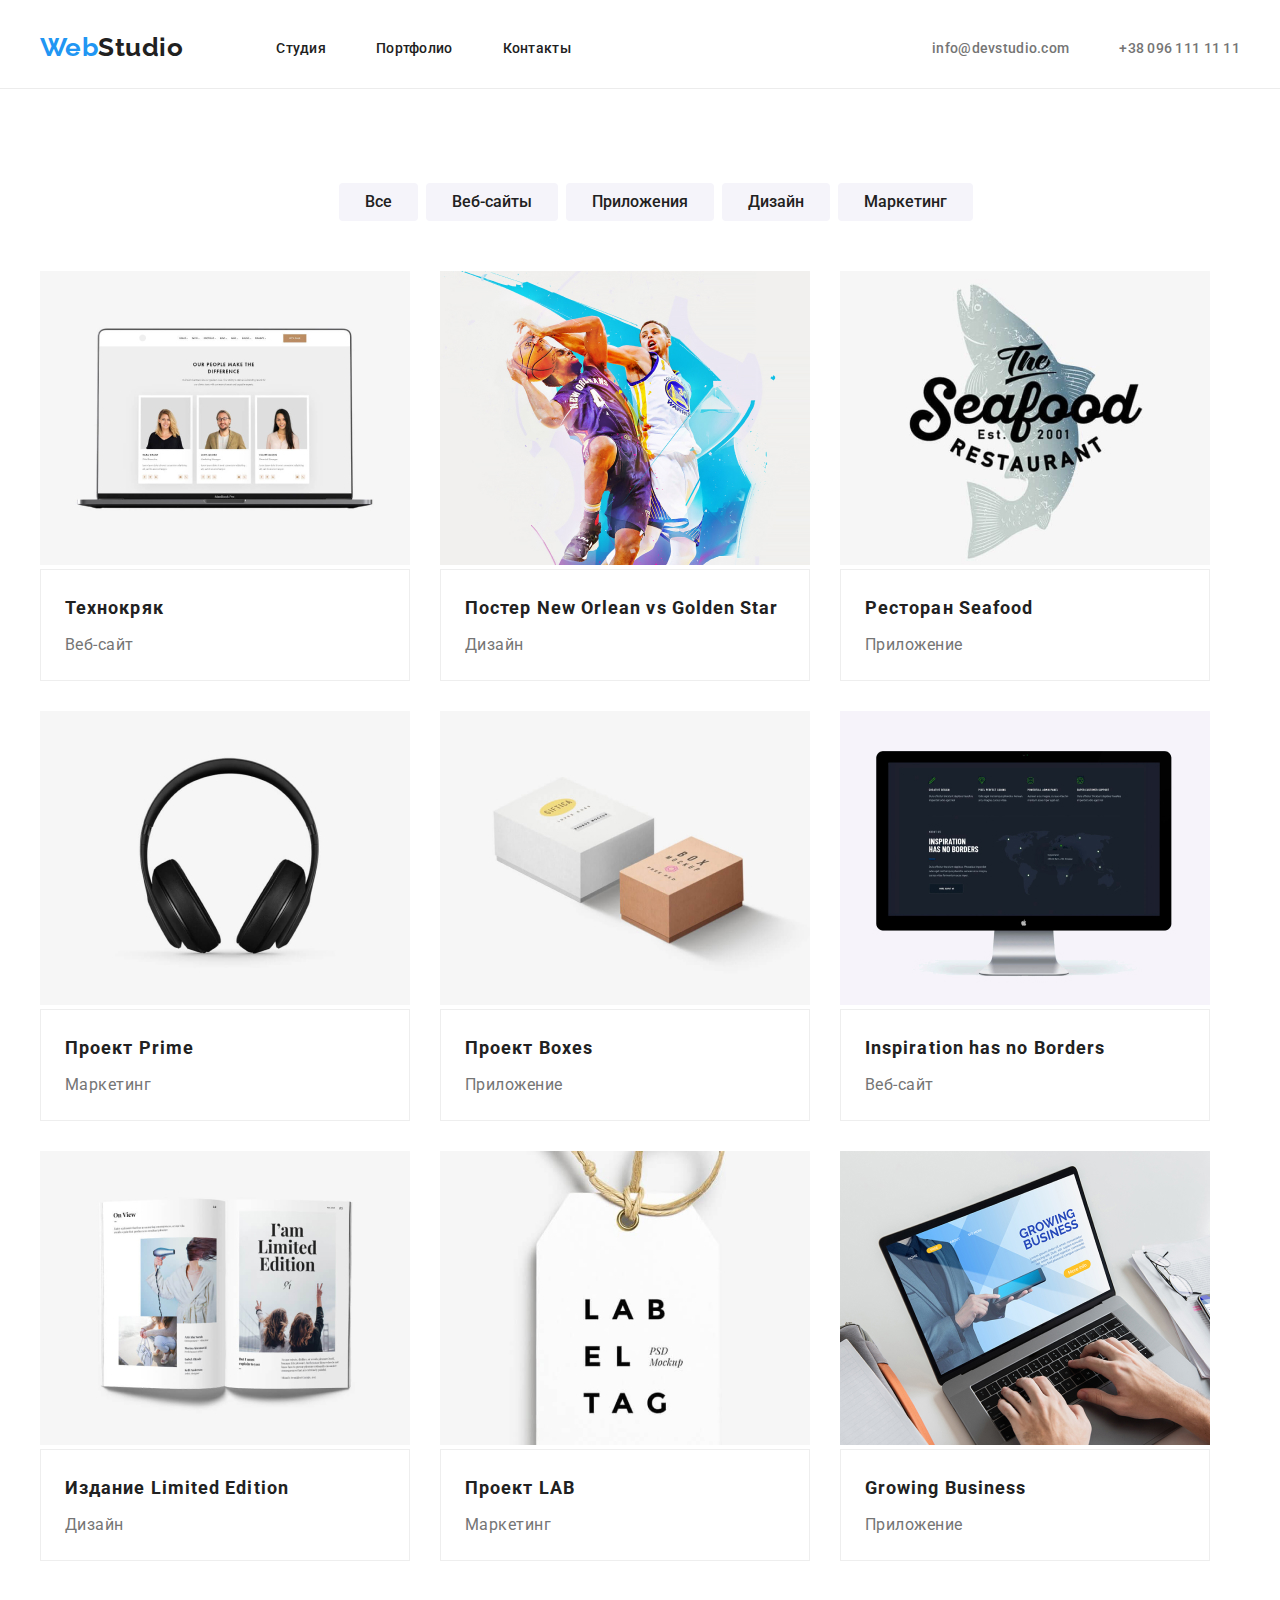
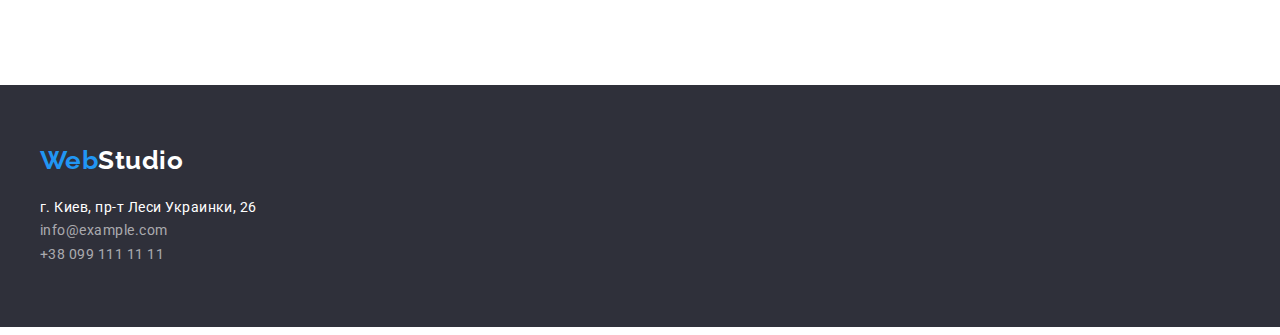
==== commit 492c7e57: "вносить правки" ====
--- a/portfolio.html
+++ b/portfolio.html
@@ -10,7 +10,8 @@
     <link rel="stylesheet" href="./css/styles.css">
 </head>
 <body>
-        <header class="portfolio-head">
+        <header class="header">
+            <div class="container-header">
         <a class="logo" href="./index.html" lang="en"><span class="logo-header">Web</span><span class="second-logo-header">Studio</span></a>
         <nav>
             <ul class="site-nav">
@@ -33,6 +34,7 @@
         <a class="contacts-header" href="tel:+380961111111">+38 096 111 11 11</a>        
             </li>
     </ul>   
+    </div>
     </header>
     
     <main>
--- a/css/styles.css
+++ b/css/styles.css
@@ -23,7 +23,7 @@
     letter-spacing: 0.03em;
     margin-right: auto;
     margin-left: auto;
-    width: 1600px;
+    
     
 
 }
@@ -46,17 +46,28 @@
     padding-left: 0px;
 }
 .header {
+    border-bottom: 1px solid #ECECEC;
+    
+}
+.container-header {
+   
     display: flex;
     align-items: center;
-    height: 80px;
-}
-.container header {
-    border-bottom: 1px solid #ECECEC;
+    text-decoration: none;
+    margin-top: 0px;
+    margin-bottom: 0px;
+    margin-right: auto;
+    margin-left: auto;
+    padding-left: 15px;
+    padding-right: 15px;
+    width: 1200px;
+    
     }
 .logo {
     text-decoration: none;
     padding-top: 24px;
     padding-bottom: 25px; 
+    margin-right: 93px;
 }
 
 .logo-header {
@@ -76,7 +87,7 @@
     line-height: 1.19;
     text-decoration: none;
     color: var(--title-color);
-    margin-right: 93px;
+    
 }
 .about, .portfolio-list, .team-list, .footer, .footer-list, .site-nav, .auth-nav, .menu-list, .projects-list {
     list-style: none;
@@ -85,7 +96,7 @@
 
 .site-nav{
     display: flex;
-   
+    padding-left: 0px;
     
 }
 .site-nav li {
@@ -165,14 +176,10 @@
     background: #2196F3;
     margin: auto;
     height: 50px;
-    margin-left: 700px;
     box-shadow: 0px 4px 4px rgba(0, 0, 0, 0.15);
     padding: 10px 32px 10px 32px;
-    
-    
-
-    
-    
+    display: block;
+    margin: auto;
     
 }
 
@@ -186,11 +193,12 @@
 }
 .section-about{
     
-}
-.about {
-    display: flex;
     padding-top: 94px;
     padding-bottom: 94px;
+}
+.about {
+    display: flex;
+    
         
 }
 .about-title{
@@ -246,9 +254,7 @@
     
     padding-bottom: 94px;
     padding-top: 94px;
-    
-   
-    
+       
 }
 .team-list{
     padding-left: 0px;
@@ -266,6 +272,7 @@
     margin-bottom: 0px;
     
 }
+
 .team-title {
     color: var(--title-color);
     font-weight: bold;
@@ -274,9 +281,12 @@
     text-align: center;
     margin-top: 0px;
     margin-bottom: 0px;
-    
-    
-   
+      
+   
+}
+.team-div {
+    padding: 30px 59px 30px 60px;
+    background-color: var(--primary-bgc);
 }
 .team-name {
     color: var(--title-color);
@@ -284,7 +294,6 @@
     font-size: 16px;
     line-height: 1.18;
     text-align: center;
-    padding-top: 30px;
     margin-top: 0px;
     margin-bottom: 0px;
     
@@ -298,7 +307,6 @@
     text-align: center;
     background-color: var(--primary-bgc);
     padding-top: 10px;
-    padding-bottom: 30px;
     margin-bottom: 0px;
     margin-top: 0px;
     
@@ -320,6 +328,8 @@
 }
 .footer-list{
     padding-left: 0px;
+    margin-top: 20px;
+    margin-bottom: 0px;
 }
 .logo-footer{
     color: var(--accent-color);
@@ -347,6 +357,7 @@
     font-size: 14px;
     line-height: 1.7;
     text-decoration: none;
+   
     
 }
 .footer-contacts{
@@ -364,27 +375,17 @@
 
 /*PORTFOLIO*/
 /* start menu*/
-.portfolio-head {
-    padding-left: 215px;
-    padding-right: 215px;
-    padding-top: 0px;
-    text-decoration: none;
-    
-    margin-bottom: 0px;
-    display: flex;
-    align-items: center;
-    
-    height: 80px;
-    border-bottom: 1px solid #ECECEC;
-   
-}
+
 .menu-list, .projects-list, .projects-filter {
     margin-top: 0px;
     margin-bottom: 0px;
 }
+.menu{
+    padding-top: 94px;
+    margin-bottom: 50px;
+}
 .menu-list{
-    padding-top: 94px;
-    padding-bottom: 50px;
+    
     display: flex;
     justify-content: center;
     
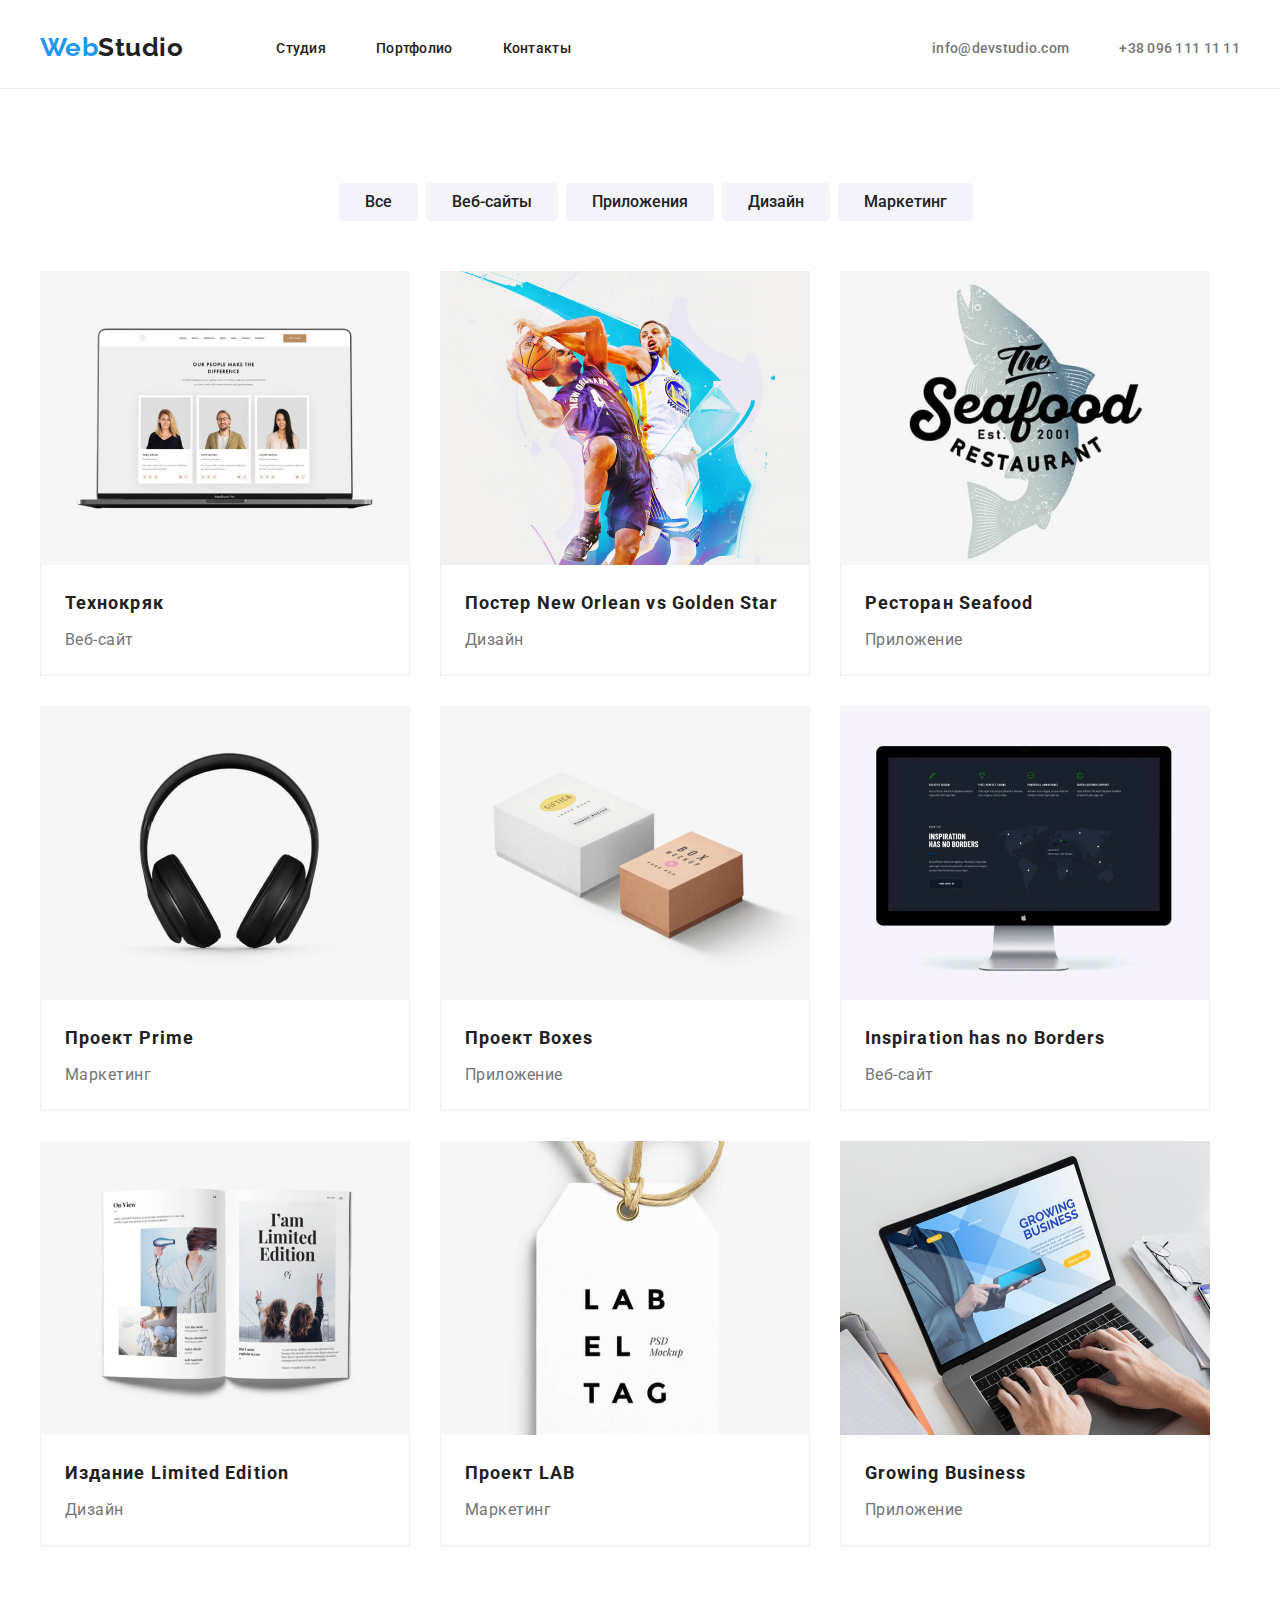
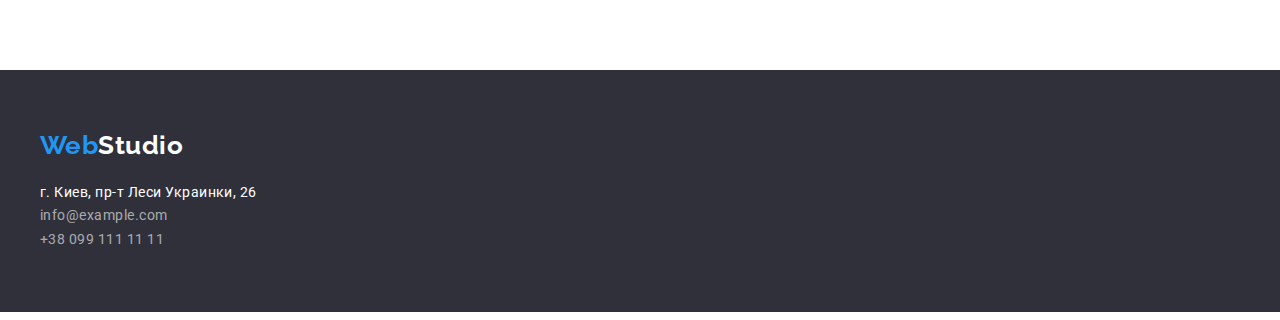
==== commit a47ff4b9: "виправляє помилки" ====
--- a/portfolio.html
+++ b/portfolio.html
@@ -38,7 +38,7 @@
     </header>
     
     <main>
-            <section class="menu">
+            <section class="projects">
                 <div class="container">
             <h1 hidden>Меню</h1>
             <ul class="menu-list">
@@ -57,12 +57,7 @@
                 <li><button class="menu-button"  type="button">Маркетинг</button>
                 </li>
             </ul>
-                </div>
-        </section>
-        
-        <section class="projects">
-            <div class="container">
-            <h1 hidden>Портфолио</h1>
+                                 
             <ul class="projects-list">
                 <li class="projects-foto">
                     <a href=""> 
--- a/css/styles.css
+++ b/css/styles.css
@@ -285,8 +285,10 @@
    
 }
 .team-div {
-    padding: 30px 59px 30px 60px;
+    padding-top: 30px;
+    padding-bottom: 30px;
     background-color: var(--primary-bgc);
+    margin-top: -5px;
 }
 .team-name {
     color: var(--title-color);
@@ -367,8 +369,11 @@
     font-size: 14px;
     line-height: 1.7;
     text-decoration: none;
+    
+    
+}
+.footer-item{
     margin-top: 9px;
-    
 }
 /* end footer*/
 /*КОНЕЦ ГЛАВНОЙ СТРАНИЦЫ*/
@@ -380,10 +385,7 @@
     margin-top: 0px;
     margin-bottom: 0px;
 }
-.menu{
-    padding-top: 94px;
-    margin-bottom: 50px;
-}
+
 .menu-list{
     
     display: flex;
@@ -412,6 +414,7 @@
     min-width: 73px;
     padding: 0px;
     padding: 6px 22px 6px 22px;
+   
     
    
     
@@ -432,9 +435,11 @@
     padding-left: 24px;
     padding-bottom: 20px;
     padding-top: 20px;
+    margin-top: -5px;
 }
 .projects{
     padding-bottom: 94px;
+    padding-top: 94px;
 }
 .projects-title{
     color: var(--title-color);
@@ -463,11 +468,14 @@
     padding-bottom: 0px;   
     display: flex;
     flex-wrap: wrap;
+    margin-top: 50px;
+    
 
 }
 .projects-foto{
     margin-right: 30px;
     margin-bottom: 30px;
+    display: block;
     
 }
 .projects-foto:nth-child(3n){
